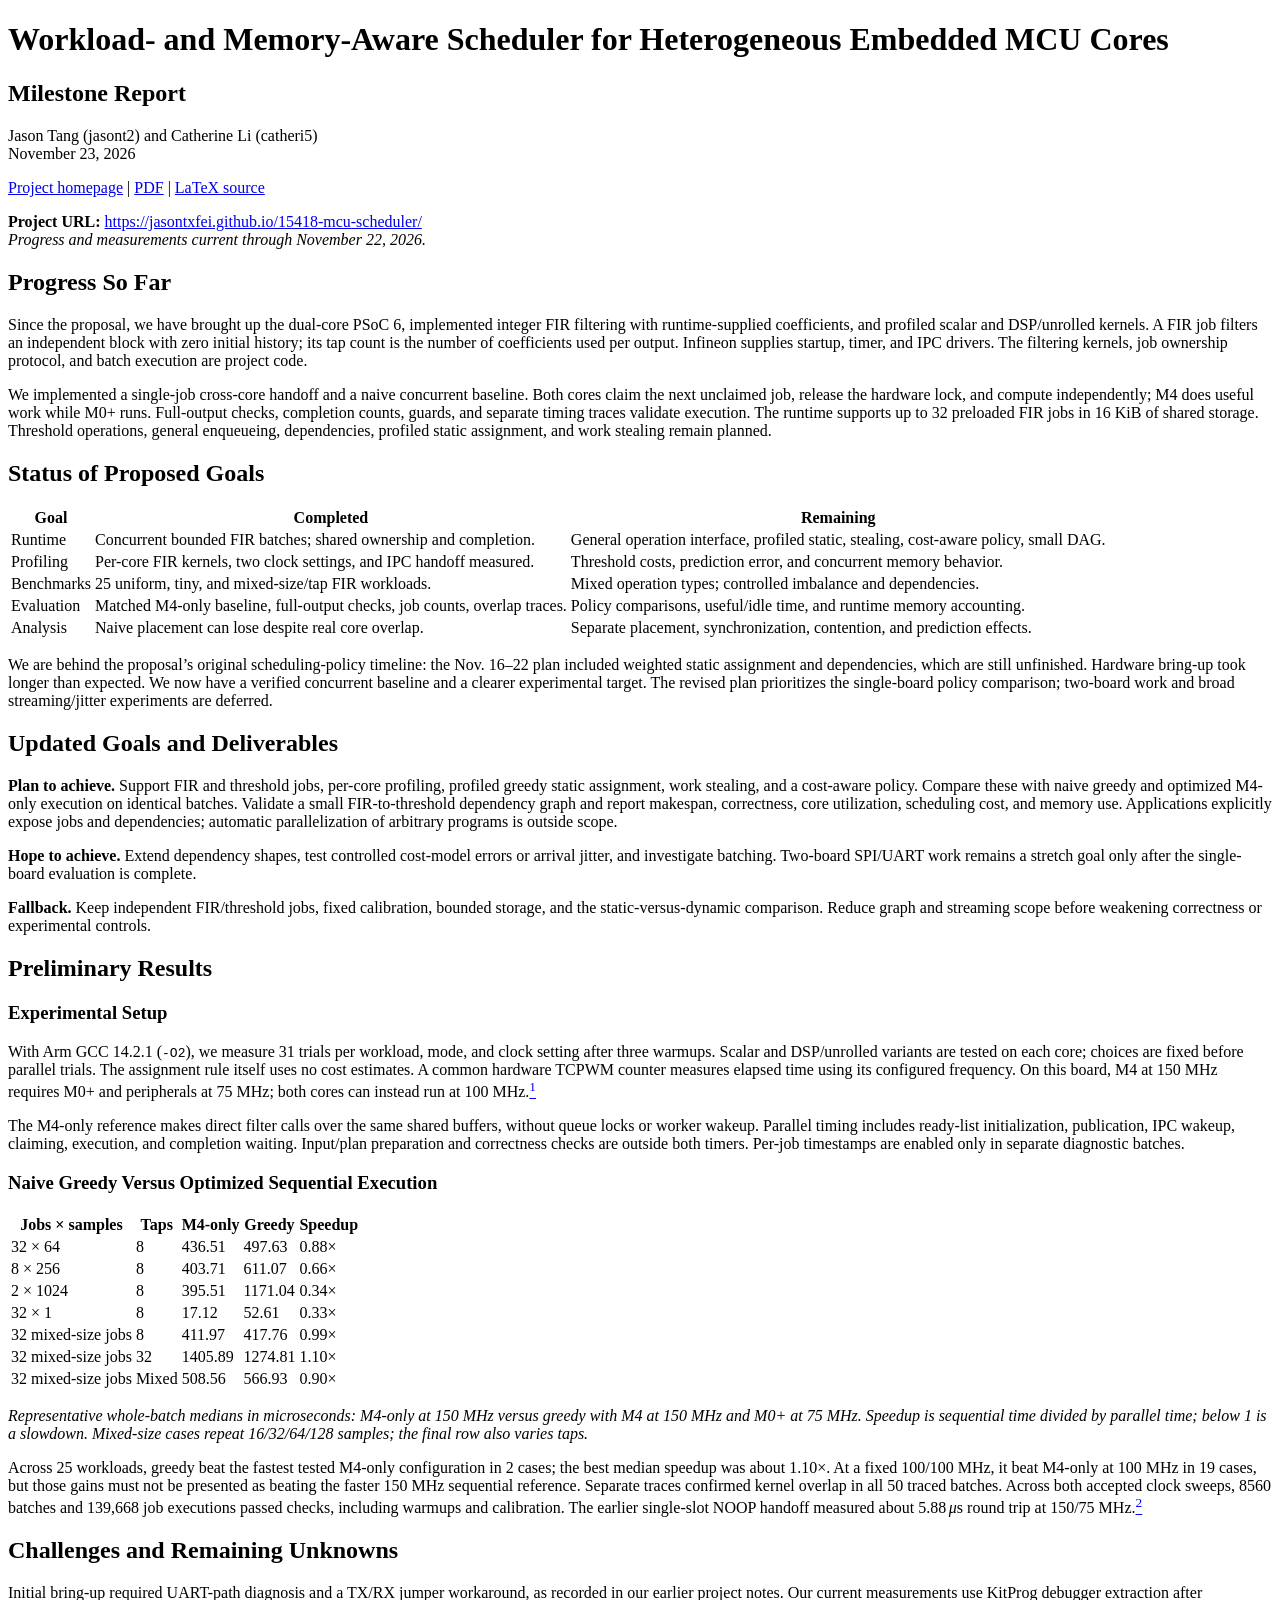
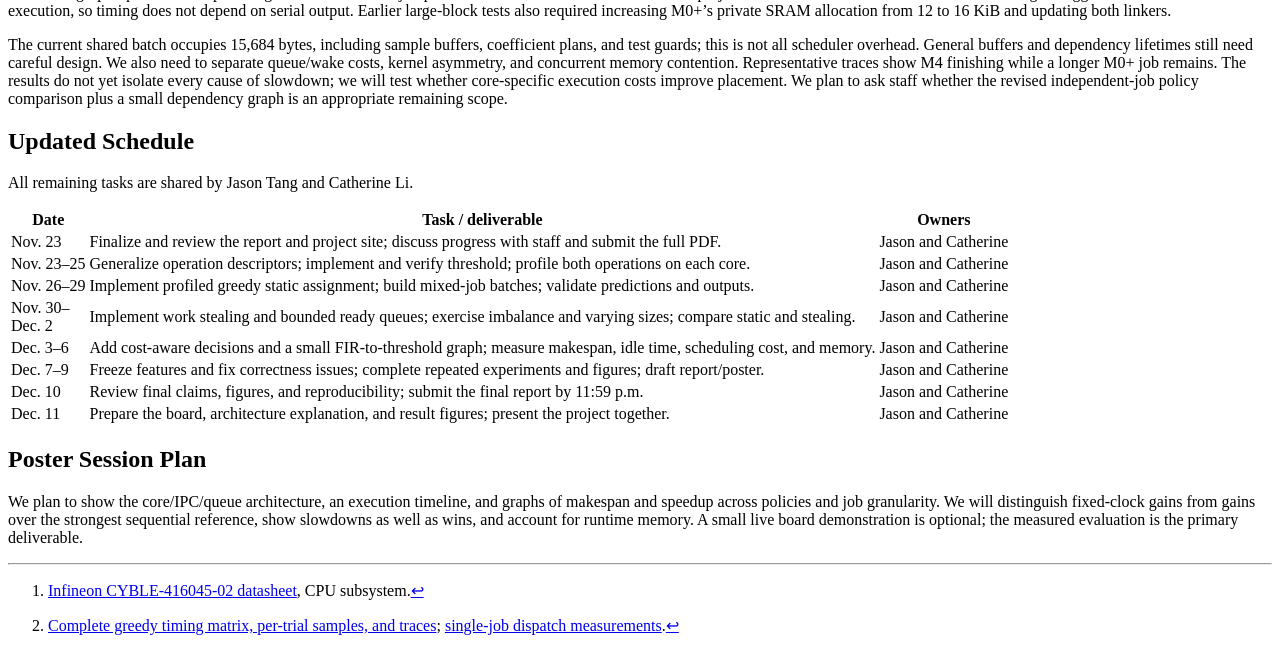
==== docs/milestone.html @ 793e1e65 "Update milestone report with greedy results and shared schedule" ====
<!doctype html>
<html lang="en">
<head>
  <meta charset="utf-8">
  <meta name="viewport" content="width=device-width, initial-scale=1">
  <title>Milestone Report: Heterogeneous Embedded MCU Scheduler</title>
</head>
<body>
  <h1>Workload- and Memory-Aware Scheduler for Heterogeneous Embedded MCU Cores</h1>
  <h2>Milestone Report</h2>
  <p>Jason Tang (jasont2) and Catherine Li (catheri5)<br>November 23, 2026</p>
  <p><a href="index.html">Project homepage</a> | <a href="milestone.pdf">PDF</a> | <a href="milestone.tex">LaTeX source</a></p>
<p><strong>Project URL:</strong> <a
href="https://jasontxfei.github.io/15418-mcu-scheduler/"
class="uri">https://jasontxfei.github.io/15418-mcu-scheduler/</a><br />
<em>Progress and measurements current through November 22,
2026.</em></p>
<h2 id="progress-so-far">Progress So Far</h2>
<p>Since the proposal, we have brought up the dual-core PSoC 6,
implemented integer FIR filtering with runtime-supplied coefficients,
and profiled scalar and DSP/unrolled kernels. A FIR job filters an
independent block with zero initial history; its tap count is the number
of coefficients used per output. Infineon supplies startup, timer, and
IPC drivers. The filtering kernels, job ownership protocol, and batch
execution are project code.</p>
<p>We implemented a single-job cross-core handoff and a naive concurrent
baseline. Both cores claim the next unclaimed job, release the hardware
lock, and compute independently; M4 does useful work while M0+ runs.
Full-output checks, completion counts, guards, and separate timing
traces validate execution. The runtime supports up to 32 preloaded FIR
jobs in 16 KiB of shared storage. Threshold operations, general
enqueueing, dependencies, profiled static assignment, and work stealing
remain planned.</p>
<h2 id="status-of-proposed-goals">Status of Proposed Goals</h2>
<div class="center">
<table>
<thead>
<tr>
<th><strong>Goal</strong></th>
<th><strong>Completed</strong></th>
<th><strong>Remaining</strong></th>
</tr>
</thead>
<tbody>
<tr>
<td>Runtime</td>
<td>Concurrent bounded FIR batches; shared
ownership and completion.</td>
<td>General operation interface, profiled
static, stealing, cost-aware policy, small DAG.</td>
</tr>
<tr>
<td>Profiling</td>
<td>Per-core FIR kernels, two clock settings,
and IPC handoff measured.</td>
<td>Threshold costs, prediction error, and
concurrent memory behavior.</td>
</tr>
<tr>
<td>Benchmarks</td>
<td>25 uniform, tiny, and mixed-size/tap FIR
workloads.</td>
<td>Mixed operation types; controlled
imbalance and dependencies.</td>
</tr>
<tr>
<td>Evaluation</td>
<td>Matched M4-only baseline, full-output
checks, job counts, overlap traces.</td>
<td>Policy comparisons, useful/idle time, and
runtime memory accounting.</td>
</tr>
<tr>
<td>Analysis</td>
<td>Naive placement can lose despite real core
overlap.</td>
<td>Separate placement, synchronization,
contention, and prediction effects.</td>
</tr>
</tbody>
</table>
</div>
<p>We are behind the proposal’s original scheduling-policy timeline: the
Nov. 16–22 plan included weighted static assignment and dependencies,
which are still unfinished. Hardware bring-up took longer than expected.
We now have a verified concurrent baseline and a clearer experimental
target. The revised plan prioritizes the single-board policy comparison;
two-board work and broad streaming/jitter experiments are deferred.</p>
<h2 id="updated-goals-and-deliverables">Updated Goals and
Deliverables</h2>
<p><strong>Plan to achieve.</strong> Support FIR and threshold jobs,
per-core profiling, profiled greedy static assignment, work stealing,
and a cost-aware policy. Compare these with naive greedy and optimized
M4-only execution on identical batches. Validate a small
FIR-to-threshold dependency graph and report makespan, correctness, core
utilization, scheduling cost, and memory use. Applications explicitly
expose jobs and dependencies; automatic parallelization of arbitrary
programs is outside scope.</p>
<p><strong>Hope to achieve.</strong> Extend dependency shapes, test
controlled cost-model errors or arrival jitter, and investigate
batching. Two-board SPI/UART work remains a stretch goal only after the
single-board evaluation is complete.</p>
<p><strong>Fallback.</strong> Keep independent FIR/threshold jobs, fixed
calibration, bounded storage, and the static-versus-dynamic comparison.
Reduce graph and streaming scope before weakening correctness or
experimental controls.</p>
<h2 id="preliminary-results">Preliminary Results</h2>
<h3 id="experimental-setup">Experimental Setup</h3>
<p>With Arm GCC 14.2.1 (<code>-O2</code>), we measure 31 trials per
workload, mode, and clock setting after three warmups. Scalar and
DSP/unrolled variants are tested on each core; choices are fixed before
parallel trials. The assignment rule itself uses no cost estimates. A
common hardware TCPWM counter measures elapsed time using its configured
frequency. On this board, M4 at 150 MHz requires M0+ and peripherals at
75 MHz; both cores can instead run at 100 MHz.<a href="#fn1"
class="footnote-ref" id="fnref1" role="doc-noteref"><sup>1</sup></a></p>
<p>The M4-only reference makes direct filter calls over the same shared
buffers, without queue locks or worker wakeup. Parallel timing includes
ready-list initialization, publication, IPC wakeup, claiming, execution,
and completion waiting. Input/plan preparation and correctness checks
are outside both timers. Per-job timestamps are enabled only in separate
diagnostic batches.</p>
<h3 id="naive-greedy-versus-optimized-sequential-execution">Naive Greedy
Versus Optimized Sequential Execution</h3>
<div class="center">
<table>
<thead>
<tr>
<th><strong>Jobs <span
class="math inline">×</span> samples</strong></th>
<th><strong>Taps</strong></th>
<th><strong>M4-only</strong></th>
<th><strong>Greedy</strong></th>
<th><strong>Speedup</strong></th>
</tr>
</thead>
<tbody>
<tr>
<td><span
class="math inline">32 × 64</span></td>
<td>8</td>
<td>436.51</td>
<td>497.63</td>
<td><span
class="math inline">0.88×</span></td>
</tr>
<tr>
<td><span
class="math inline">8 × 256</span></td>
<td>8</td>
<td>403.71</td>
<td>611.07</td>
<td><span
class="math inline">0.66×</span></td>
</tr>
<tr>
<td><span
class="math inline">2 × 1024</span></td>
<td>8</td>
<td>395.51</td>
<td>1171.04</td>
<td><span
class="math inline">0.34×</span></td>
</tr>
<tr>
<td><span
class="math inline">32 × 1</span></td>
<td>8</td>
<td>17.12</td>
<td>52.61</td>
<td><span
class="math inline">0.33×</span></td>
</tr>
<tr>
<td>32 mixed-size jobs</td>
<td>8</td>
<td>411.97</td>
<td>417.76</td>
<td><span
class="math inline">0.99×</span></td>
</tr>
<tr>
<td>32 mixed-size jobs</td>
<td>32</td>
<td>1405.89</td>
<td>1274.81</td>
<td><span
class="math inline">1.10×</span></td>
</tr>
<tr>
<td>32 mixed-size jobs</td>
<td>Mixed</td>
<td>508.56</td>
<td>566.93</td>
<td><span
class="math inline">0.90×</span></td>
</tr>
</tbody>
</table>
</div>
<p><span><em>Representative whole-batch medians in microseconds: M4-only
at 150 MHz versus greedy with M4 at 150 MHz and M0+ at 75 MHz. Speedup
is sequential time divided by parallel time; below 1 is a slowdown.
Mixed-size cases repeat 16/32/64/128 samples; the final row also varies
taps.</em></span></p>
<p>Across 25 workloads, greedy beat the fastest tested M4-only
configuration in 2 cases; the best median speedup was about <span
class="math inline">1.10×</span>. At a fixed 100/100 MHz, it beat
M4-only at 100 MHz in 19 cases, but those gains must not be presented as
beating the faster 150 MHz sequential reference. Separate traces
confirmed kernel overlap in all 50 traced batches. Across both accepted
clock sweeps, 8560 batches and 139,668 job executions passed checks,
including warmups and calibration. The earlier single-slot NOOP handoff
measured about 5.88 <span class="math inline"><em>μ</em></span>s round
trip at 150/75 MHz.<a href="#fn2" class="footnote-ref" id="fnref2"
role="doc-noteref"><sup>2</sup></a></p>
<h2 id="challenges-and-remaining-unknowns">Challenges and Remaining
Unknowns</h2>
<p>Initial bring-up required UART-path diagnosis and a TX/RX jumper
workaround, as recorded in our earlier project notes. Our current
measurements use KitProg debugger extraction after execution, so timing
does not depend on serial output. Earlier large-block tests also
required increasing M0+’s private SRAM allocation from 12 to 16 KiB and
updating both linkers.</p>
<p>The current shared batch occupies 15,684 bytes, including sample
buffers, coefficient plans, and test guards; this is not all scheduler
overhead. General buffers and dependency lifetimes still need careful
design. We also need to separate queue/wake costs, kernel asymmetry, and
concurrent memory contention. Representative traces show M4 finishing
while a longer M0+ job remains. The results do not yet isolate every
cause of slowdown; we will test whether core-specific execution costs
improve placement. We plan to ask staff whether the revised
independent-job policy comparison plus a small dependency graph is an
appropriate remaining scope.</p>
<h2 id="updated-schedule">Updated Schedule</h2>
<p>All remaining tasks are shared by Jason Tang and Catherine Li.</p>
<div class="center">
<table>
<thead>
<tr>
<th><strong>Date</strong></th>
<th><strong>Task / deliverable</strong></th>
<th><strong>Owners</strong></th>
</tr>
</thead>
<tbody>
<tr>
<td>Nov. 23</td>
<td>Finalize and review the report and project
site; discuss progress with staff and submit the full PDF.</td>
<td>Jason and Catherine</td>
</tr>
<tr>
<td>Nov. 23–25</td>
<td>Generalize operation descriptors;
implement and verify threshold; profile both operations on each
core.</td>
<td>Jason and Catherine</td>
</tr>
<tr>
<td>Nov. 26–29</td>
<td>Implement profiled greedy static
assignment; build mixed-job batches; validate predictions and
outputs.</td>
<td>Jason and Catherine</td>
</tr>
<tr>
<td>Nov. 30–<br />
Dec. 2</td>
<td>Implement work stealing and bounded ready
queues; exercise imbalance and varying sizes; compare static and
stealing.</td>
<td>Jason and Catherine</td>
</tr>
<tr>
<td>Dec. 3–6</td>
<td>Add cost-aware decisions and a small
FIR-to-threshold graph; measure makespan, idle time, scheduling cost,
and memory.</td>
<td>Jason and Catherine</td>
</tr>
<tr>
<td>Dec. 7–9</td>
<td>Freeze features and fix correctness
issues; complete repeated experiments and figures; draft
report/poster.</td>
<td>Jason and Catherine</td>
</tr>
<tr>
<td>Dec. 10</td>
<td>Review final claims, figures, and
reproducibility; submit the final report by 11:59 p.m.</td>
<td>Jason and Catherine</td>
</tr>
<tr>
<td>Dec. 11</td>
<td>Prepare the board, architecture
explanation, and result figures; present the project together.</td>
<td>Jason and Catherine</td>
</tr>
</tbody>
</table>
</div>
<h2 id="poster-session-plan">Poster Session Plan</h2>
<p>We plan to show the core/IPC/queue architecture, an execution
timeline, and graphs of makespan and speedup across policies and job
granularity. We will distinguish fixed-clock gains from gains over the
strongest sequential reference, show slowdowns as well as wins, and
account for runtime memory. A small live board demonstration is
optional; the measured evaluation is the primary deliverable.</p>
<section id="footnotes" class="footnotes footnotes-end-of-document"
role="doc-endnotes">
<hr />
<ol>
<li id="fn1"><p><a
href="https://www.infineon.com/assets/row/public/documents/30/49/infineon-cyble-416045-02-datasheet-en.pdf">Infineon
CYBLE-416045-02 datasheet</a>, CPU subsystem.<a href="#fnref1"
class="footnote-back" role="doc-backlink">↩︎</a></p></li>
<li id="fn2"><p><a
href="https://github.com/jasontxfei/15418-mcu-scheduler/blob/jason/greedy-baseline/scheduler/benchmarks/greedy-results.json">Complete
greedy timing matrix, per-trial samples, and traces</a>; <a
href="https://github.com/jasontxfei/15418-mcu-scheduler/blob/jason/greedy-baseline/scheduler/benchmarks/dispatch-results.json">single-job
dispatch measurements</a>.<a href="#fnref2" class="footnote-back"
role="doc-backlink">↩︎</a></p></li>
</ol>
</section>

</body>
</html>
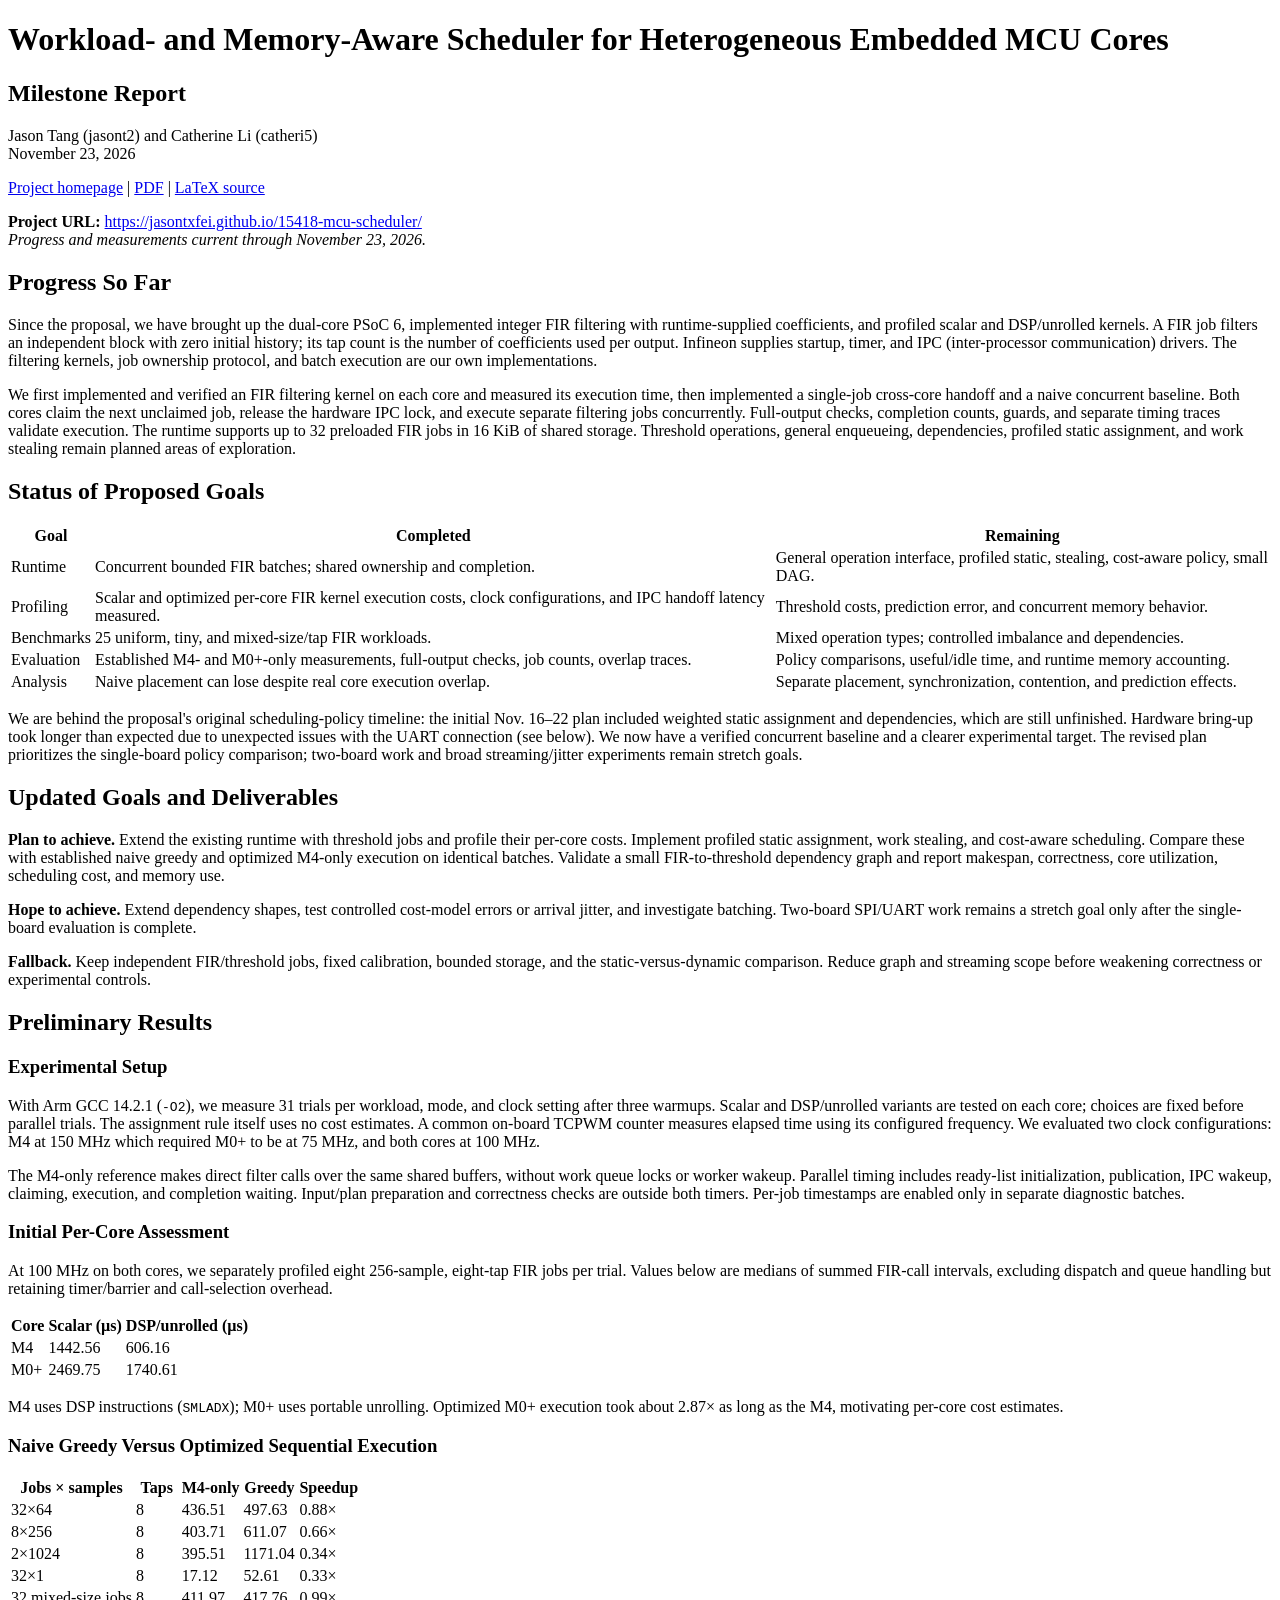
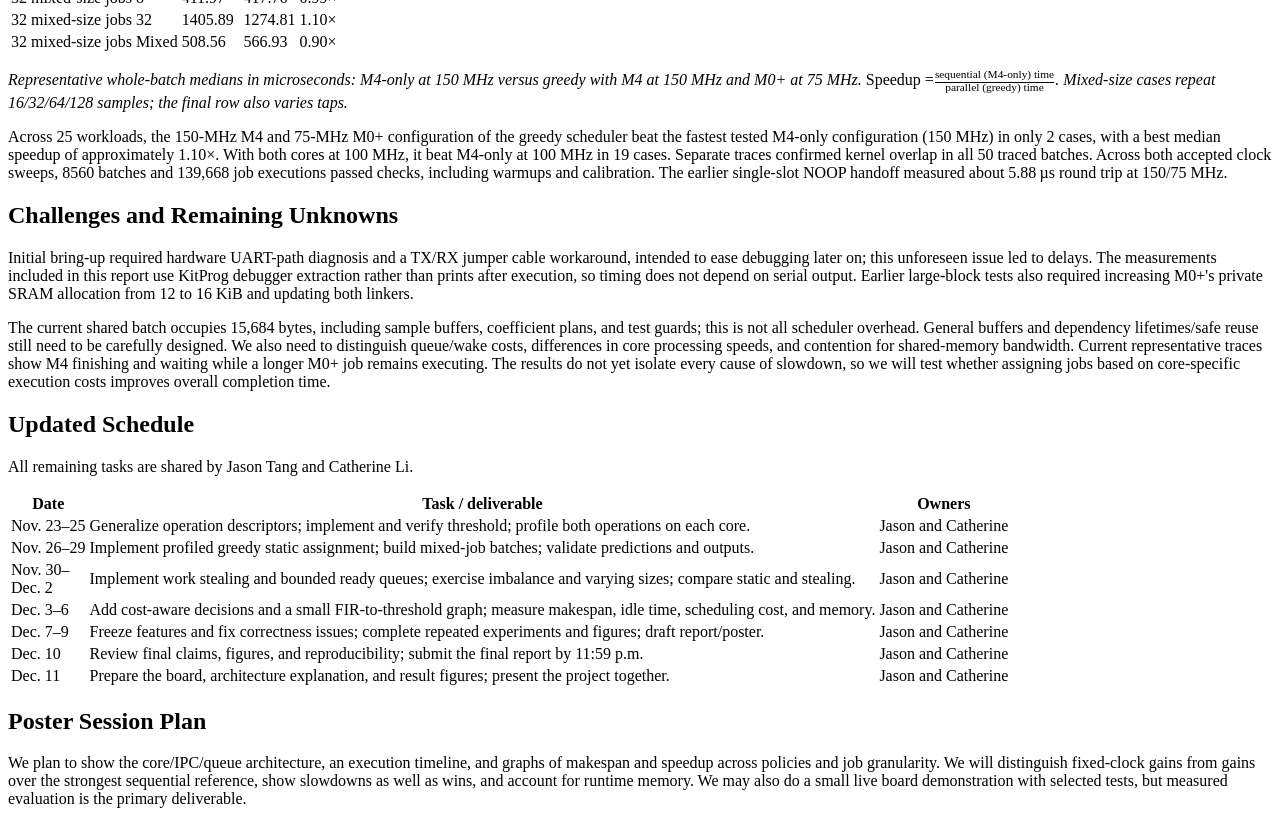
==== commit 3ae4c99a: "m0+ only execution measurements without scheduling overhead, some milestone report revisions and add" ====
--- a/docs/milestone.html
+++ b/docs/milestone.html
@@ -6,324 +6,85 @@
   <title>Milestone Report: Heterogeneous Embedded MCU Scheduler</title>
 </head>
 <body>
-  <h1>Workload- and Memory-Aware Scheduler for Heterogeneous Embedded MCU Cores</h1>
-  <h2>Milestone Report</h2>
-  <p>Jason Tang (jasont2) and Catherine Li (catheri5)<br>November 23, 2026</p>
-  <p><a href="index.html">Project homepage</a> | <a href="milestone.pdf">PDF</a> | <a href="milestone.tex">LaTeX source</a></p>
-<p><strong>Project URL:</strong> <a
-href="https://jasontxfei.github.io/15418-mcu-scheduler/"
-class="uri">https://jasontxfei.github.io/15418-mcu-scheduler/</a><br />
-<em>Progress and measurements current through November 22,
-2026.</em></p>
+<h1>Workload- and Memory-Aware Scheduler for Heterogeneous Embedded MCU Cores</h1>
+<h2>Milestone Report</h2>
+<p>Jason Tang (jasont2) and Catherine Li (catheri5)<br>November 23, 2026</p>
+<p><a href="index.html">Project homepage</a> | <a href="milestone.pdf">PDF</a> | <a href="milestone.tex">LaTeX source</a></p>
+<p><strong>Project URL:</strong> <a href="https://jasontxfei.github.io/15418-mcu-scheduler/">https://jasontxfei.github.io/15418-mcu-scheduler/</a><br> <em>Progress and measurements current through November 23, 2026.</em></p>
 <h2 id="progress-so-far">Progress So Far</h2>
-<p>Since the proposal, we have brought up the dual-core PSoC 6,
-implemented integer FIR filtering with runtime-supplied coefficients,
-and profiled scalar and DSP/unrolled kernels. A FIR job filters an
-independent block with zero initial history; its tap count is the number
-of coefficients used per output. Infineon supplies startup, timer, and
-IPC drivers. The filtering kernels, job ownership protocol, and batch
-execution are project code.</p>
-<p>We implemented a single-job cross-core handoff and a naive concurrent
-baseline. Both cores claim the next unclaimed job, release the hardware
-lock, and compute independently; M4 does useful work while M0+ runs.
-Full-output checks, completion counts, guards, and separate timing
-traces validate execution. The runtime supports up to 32 preloaded FIR
-jobs in 16 KiB of shared storage. Threshold operations, general
-enqueueing, dependencies, profiled static assignment, and work stealing
-remain planned.</p>
+<p>Since the proposal, we have brought up the dual-core PSoC 6, implemented integer FIR filtering with runtime-supplied coefficients, and profiled scalar and DSP/unrolled kernels. A FIR job filters an independent block with zero initial history; its tap count is the number of coefficients used per output. Infineon supplies startup, timer, and IPC (inter-processor communication) drivers. The filtering kernels, job ownership protocol, and batch execution are our own implementations.</p>
+<p>We first implemented and verified an FIR filtering kernel on each core and measured its execution time, then implemented a single-job cross-core handoff and a naive concurrent baseline. Both cores claim the next unclaimed job, release the hardware IPC lock, and execute separate filtering jobs concurrently. Full-output checks, completion counts, guards, and separate timing traces validate execution. The runtime supports up to 32 preloaded FIR jobs in 16 KiB of shared storage. Threshold operations, general enqueueing, dependencies, profiled static assignment, and work stealing remain planned areas of exploration.</p>
 <h2 id="status-of-proposed-goals">Status of Proposed Goals</h2>
-<div class="center">
 <table>
 <thead>
-<tr>
-<th><strong>Goal</strong></th>
-<th><strong>Completed</strong></th>
-<th><strong>Remaining</strong></th>
-</tr>
+<tr><th scope="col"><strong>Goal</strong></th><th scope="col"><strong>Completed</strong></th><th scope="col"><strong>Remaining</strong></th></tr>
 </thead>
 <tbody>
-<tr>
-<td>Runtime</td>
-<td>Concurrent bounded FIR batches; shared
-ownership and completion.</td>
-<td>General operation interface, profiled
-static, stealing, cost-aware policy, small DAG.</td>
-</tr>
-<tr>
-<td>Profiling</td>
-<td>Per-core FIR kernels, two clock settings,
-and IPC handoff measured.</td>
-<td>Threshold costs, prediction error, and
-concurrent memory behavior.</td>
-</tr>
-<tr>
-<td>Benchmarks</td>
-<td>25 uniform, tiny, and mixed-size/tap FIR
-workloads.</td>
-<td>Mixed operation types; controlled
-imbalance and dependencies.</td>
-</tr>
-<tr>
-<td>Evaluation</td>
-<td>Matched M4-only baseline, full-output
-checks, job counts, overlap traces.</td>
-<td>Policy comparisons, useful/idle time, and
-runtime memory accounting.</td>
-</tr>
-<tr>
-<td>Analysis</td>
-<td>Naive placement can lose despite real core
-overlap.</td>
-<td>Separate placement, synchronization,
-contention, and prediction effects.</td>
-</tr>
+<tr><td>Runtime</td><td>Concurrent bounded FIR batches; shared ownership and completion.</td><td>General operation interface, profiled static, stealing, cost-aware policy, small DAG.</td></tr>
+<tr><td>Profiling</td><td>Scalar and optimized per-core FIR kernel execution costs, clock configurations, and IPC handoff latency measured.</td><td>Threshold costs, prediction error, and concurrent memory behavior.</td></tr>
+<tr><td>Benchmarks</td><td>25 uniform, tiny, and mixed-size/tap FIR workloads.</td><td>Mixed operation types; controlled imbalance and dependencies.</td></tr>
+<tr><td>Evaluation</td><td>Established M4- and M0+-only measurements, full-output checks, job counts, overlap traces.</td><td>Policy comparisons, useful/idle time, and runtime memory accounting.</td></tr>
+<tr><td>Analysis</td><td>Naive placement can lose despite real core execution overlap.</td><td>Separate placement, synchronization, contention, and prediction effects.</td></tr>
 </tbody>
 </table>
-</div>
-<p>We are behind the proposal’s original scheduling-policy timeline: the
-Nov. 16–22 plan included weighted static assignment and dependencies,
-which are still unfinished. Hardware bring-up took longer than expected.
-We now have a verified concurrent baseline and a clearer experimental
-target. The revised plan prioritizes the single-board policy comparison;
-two-board work and broad streaming/jitter experiments are deferred.</p>
-<h2 id="updated-goals-and-deliverables">Updated Goals and
-Deliverables</h2>
-<p><strong>Plan to achieve.</strong> Support FIR and threshold jobs,
-per-core profiling, profiled greedy static assignment, work stealing,
-and a cost-aware policy. Compare these with naive greedy and optimized
-M4-only execution on identical batches. Validate a small
-FIR-to-threshold dependency graph and report makespan, correctness, core
-utilization, scheduling cost, and memory use. Applications explicitly
-expose jobs and dependencies; automatic parallelization of arbitrary
-programs is outside scope.</p>
-<p><strong>Hope to achieve.</strong> Extend dependency shapes, test
-controlled cost-model errors or arrival jitter, and investigate
-batching. Two-board SPI/UART work remains a stretch goal only after the
-single-board evaluation is complete.</p>
-<p><strong>Fallback.</strong> Keep independent FIR/threshold jobs, fixed
-calibration, bounded storage, and the static-versus-dynamic comparison.
-Reduce graph and streaming scope before weakening correctness or
-experimental controls.</p>
+<p>We are behind the proposal&#x27;s original scheduling-policy timeline: the initial Nov. 16–22 plan included weighted static assignment and dependencies, which are still unfinished. Hardware bring-up took longer than expected due to unexpected issues with the UART connection (see below). We now have a verified concurrent baseline and a clearer experimental target. The revised plan prioritizes the single-board policy comparison; two-board work and broad streaming/jitter experiments remain stretch goals.</p>
+<h2 id="updated-goals-and-deliverables">Updated Goals and Deliverables</h2>
+<p><strong>Plan to achieve.</strong> Extend the existing runtime with threshold jobs and profile their per-core costs. Implement profiled static assignment, work stealing, and cost-aware scheduling. Compare these with established naive greedy and optimized M4-only execution on identical batches. Validate a small FIR-to-threshold dependency graph and report makespan, correctness, core utilization, scheduling cost, and memory use.</p>
+<p><strong>Hope to achieve.</strong> Extend dependency shapes, test controlled cost-model errors or arrival jitter, and investigate batching. Two-board SPI/UART work remains a stretch goal only after the single-board evaluation is complete.</p>
+<p><strong>Fallback.</strong> Keep independent FIR/threshold jobs, fixed calibration, bounded storage, and the static-versus-dynamic comparison. Reduce graph and streaming scope before weakening correctness or experimental controls.</p>
 <h2 id="preliminary-results">Preliminary Results</h2>
 <h3 id="experimental-setup">Experimental Setup</h3>
-<p>With Arm GCC 14.2.1 (<code>-O2</code>), we measure 31 trials per
-workload, mode, and clock setting after three warmups. Scalar and
-DSP/unrolled variants are tested on each core; choices are fixed before
-parallel trials. The assignment rule itself uses no cost estimates. A
-common hardware TCPWM counter measures elapsed time using its configured
-frequency. On this board, M4 at 150 MHz requires M0+ and peripherals at
-75 MHz; both cores can instead run at 100 MHz.<a href="#fn1"
-class="footnote-ref" id="fnref1" role="doc-noteref"><sup>1</sup></a></p>
-<p>The M4-only reference makes direct filter calls over the same shared
-buffers, without queue locks or worker wakeup. Parallel timing includes
-ready-list initialization, publication, IPC wakeup, claiming, execution,
-and completion waiting. Input/plan preparation and correctness checks
-are outside both timers. Per-job timestamps are enabled only in separate
-diagnostic batches.</p>
-<h3 id="naive-greedy-versus-optimized-sequential-execution">Naive Greedy
-Versus Optimized Sequential Execution</h3>
-<div class="center">
+<p>With Arm GCC 14.2.1 (<code>-O2</code>), we measure 31 trials per workload, mode, and clock setting after three warmups. Scalar and DSP/unrolled variants are tested on each core; choices are fixed before parallel trials. The assignment rule itself uses no cost estimates. A common on-board TCPWM counter measures elapsed time using its configured frequency. We evaluated two clock configurations: M4 at 150 MHz which required M0+ to be at 75 MHz, and both cores at 100 MHz.</p>
+<p>The M4-only reference makes direct filter calls over the same shared buffers, without work queue locks or worker wakeup. Parallel timing includes ready-list initialization, publication, IPC wakeup, claiming, execution, and completion waiting. Input/plan preparation and correctness checks are outside both timers. Per-job timestamps are enabled only in separate diagnostic batches.</p>
+<h3 id="initial-per-core-assessment">Initial Per-Core Assessment</h3>
+<p>At 100 MHz on both cores, we separately profiled eight 256-sample, eight-tap FIR jobs per trial. Values below are medians of summed FIR-call intervals, excluding dispatch and queue handling but retaining timer/barrier and call-selection overhead.</p>
 <table>
 <thead>
-<tr>
-<th><strong>Jobs <span
-class="math inline">×</span> samples</strong></th>
-<th><strong>Taps</strong></th>
-<th><strong>M4-only</strong></th>
-<th><strong>Greedy</strong></th>
-<th><strong>Speedup</strong></th>
-</tr>
+<tr><th scope="col"><strong>Core</strong></th><th scope="col"><strong>Scalar (<span class="math inline">µ</span>s)</strong></th><th scope="col"><strong>DSP/unrolled (<span class="math inline">µ</span>s)</strong></th></tr>
 </thead>
 <tbody>
-<tr>
-<td><span
-class="math inline">32 × 64</span></td>
-<td>8</td>
-<td>436.51</td>
-<td>497.63</td>
-<td><span
-class="math inline">0.88×</span></td>
-</tr>
-<tr>
-<td><span
-class="math inline">8 × 256</span></td>
-<td>8</td>
-<td>403.71</td>
-<td>611.07</td>
-<td><span
-class="math inline">0.66×</span></td>
-</tr>
-<tr>
-<td><span
-class="math inline">2 × 1024</span></td>
-<td>8</td>
-<td>395.51</td>
-<td>1171.04</td>
-<td><span
-class="math inline">0.34×</span></td>
-</tr>
-<tr>
-<td><span
-class="math inline">32 × 1</span></td>
-<td>8</td>
-<td>17.12</td>
-<td>52.61</td>
-<td><span
-class="math inline">0.33×</span></td>
-</tr>
-<tr>
-<td>32 mixed-size jobs</td>
-<td>8</td>
-<td>411.97</td>
-<td>417.76</td>
-<td><span
-class="math inline">0.99×</span></td>
-</tr>
-<tr>
-<td>32 mixed-size jobs</td>
-<td>32</td>
-<td>1405.89</td>
-<td>1274.81</td>
-<td><span
-class="math inline">1.10×</span></td>
-</tr>
-<tr>
-<td>32 mixed-size jobs</td>
-<td>Mixed</td>
-<td>508.56</td>
-<td>566.93</td>
-<td><span
-class="math inline">0.90×</span></td>
-</tr>
+<tr><td>M4</td><td>1442.56</td><td>606.16</td></tr>
+<tr><td>M0+</td><td>2469.75</td><td>1740.61</td></tr>
 </tbody>
 </table>
-</div>
-<p><span><em>Representative whole-batch medians in microseconds: M4-only
-at 150 MHz versus greedy with M4 at 150 MHz and M0+ at 75 MHz. Speedup
-is sequential time divided by parallel time; below 1 is a slowdown.
-Mixed-size cases repeat 16/32/64/128 samples; the final row also varies
-taps.</em></span></p>
-<p>Across 25 workloads, greedy beat the fastest tested M4-only
-configuration in 2 cases; the best median speedup was about <span
-class="math inline">1.10×</span>. At a fixed 100/100 MHz, it beat
-M4-only at 100 MHz in 19 cases, but those gains must not be presented as
-beating the faster 150 MHz sequential reference. Separate traces
-confirmed kernel overlap in all 50 traced batches. Across both accepted
-clock sweeps, 8560 batches and 139,668 job executions passed checks,
-including warmups and calibration. The earlier single-slot NOOP handoff
-measured about 5.88 <span class="math inline"><em>μ</em></span>s round
-trip at 150/75 MHz.<a href="#fn2" class="footnote-ref" id="fnref2"
-role="doc-noteref"><sup>2</sup></a></p>
-<h2 id="challenges-and-remaining-unknowns">Challenges and Remaining
-Unknowns</h2>
-<p>Initial bring-up required UART-path diagnosis and a TX/RX jumper
-workaround, as recorded in our earlier project notes. Our current
-measurements use KitProg debugger extraction after execution, so timing
-does not depend on serial output. Earlier large-block tests also
-required increasing M0+’s private SRAM allocation from 12 to 16 KiB and
-updating both linkers.</p>
-<p>The current shared batch occupies 15,684 bytes, including sample
-buffers, coefficient plans, and test guards; this is not all scheduler
-overhead. General buffers and dependency lifetimes still need careful
-design. We also need to separate queue/wake costs, kernel asymmetry, and
-concurrent memory contention. Representative traces show M4 finishing
-while a longer M0+ job remains. The results do not yet isolate every
-cause of slowdown; we will test whether core-specific execution costs
-improve placement. We plan to ask staff whether the revised
-independent-job policy comparison plus a small dependency graph is an
-appropriate remaining scope.</p>
+<p>M4 uses DSP instructions (<code>SMLADX</code>); M0+ uses portable unrolling. Optimized M0+ execution took about <span class="math inline">2.87×</span> as long as the M4, motivating per-core cost estimates.</p>
+<h3 id="naive-greedy-versus-optimized-sequential-execution">Naive Greedy Versus Optimized Sequential Execution</h3>
+<table>
+<thead>
+<tr><th scope="col"><strong>Jobs <span class="math inline">×</span> samples</strong></th><th scope="col"><strong>Taps</strong></th><th scope="col"><strong>M4-only</strong></th><th scope="col"><strong>Greedy</strong></th><th scope="col"><strong>Speedup</strong></th></tr>
+</thead>
+<tbody>
+<tr><td><span class="math inline">32×64</span></td><td>8</td><td>436.51</td><td>497.63</td><td><span class="math inline">0.88×</span></td></tr>
+<tr><td><span class="math inline">8×256</span></td><td>8</td><td>403.71</td><td>611.07</td><td><span class="math inline">0.66×</span></td></tr>
+<tr><td><span class="math inline">2×1024</span></td><td>8</td><td>395.51</td><td>1171.04</td><td><span class="math inline">0.34×</span></td></tr>
+<tr><td><span class="math inline">32×1</span></td><td>8</td><td>17.12</td><td>52.61</td><td><span class="math inline">0.33×</span></td></tr>
+<tr><td>32 mixed-size jobs</td><td>8</td><td>411.97</td><td>417.76</td><td><span class="math inline">0.99×</span></td></tr>
+<tr><td>32 mixed-size jobs</td><td>32</td><td>1405.89</td><td>1274.81</td><td><span class="math inline">1.10×</span></td></tr>
+<tr><td>32 mixed-size jobs</td><td>Mixed</td><td>508.56</td><td>566.93</td><td><span class="math inline">0.90×</span></td></tr>
+</tbody>
+</table>
+<p><em>Representative whole-batch medians in microseconds: M4-only at 150 MHz versus greedy with M4 at 150 MHz and M0+ at 75 MHz. <math xmlns="http://www.w3.org/1998/Math/MathML"><mrow><mtext>Speedup =</mtext><mfrac><mtext>sequential (M4-only) time</mtext><mtext>parallel (greedy) time</mtext></mfrac></mrow></math>. Mixed-size cases repeat 16/32/64/128 samples; the final row also varies taps.</em></p>
+<p>Across 25 workloads, the 150-MHz M4 and 75-MHz M0+ configuration of the greedy scheduler beat the fastest tested M4-only configuration (150 MHz) in only 2 cases, with a best median speedup of approximately <span class="math inline">1.10×</span>. With both cores at 100 MHz, it beat M4-only at 100 MHz in 19 cases. Separate traces confirmed kernel overlap in all 50 traced batches. Across both accepted clock sweeps, 8560 batches and 139,668 job executions passed checks, including warmups and calibration. The earlier single-slot NOOP handoff measured about 5.88&thinsp;<span class="math inline">µ</span>s round trip at 150/75 MHz.</p>
+<h2 id="challenges-and-remaining-unknowns">Challenges and Remaining Unknowns</h2>
+<p>Initial bring-up required hardware UART-path diagnosis and a TX/RX jumper cable workaround, intended to ease debugging later on; this unforeseen issue led to delays. The measurements included in this report use KitProg debugger extraction rather than prints after execution, so timing does not depend on serial output. Earlier large-block tests also required increasing M0+&#x27;s private SRAM allocation from 12 to 16 KiB and updating both linkers.</p>
+<p>The current shared batch occupies 15,684 bytes, including sample buffers, coefficient plans, and test guards; this is not all scheduler overhead. General buffers and dependency lifetimes/safe reuse still need to be carefully designed. We also need to distinguish queue/wake costs, differences in core processing speeds, and contention for shared-memory bandwidth. Current representative traces show M4 finishing and waiting while a longer M0+ job remains executing. The results do not yet isolate every cause of slowdown, so we will test whether assigning jobs based on core-specific execution costs improves overall completion time.</p>
 <h2 id="updated-schedule">Updated Schedule</h2>
 <p>All remaining tasks are shared by Jason Tang and Catherine Li.</p>
-<div class="center">
 <table>
 <thead>
-<tr>
-<th><strong>Date</strong></th>
-<th><strong>Task / deliverable</strong></th>
-<th><strong>Owners</strong></th>
-</tr>
+<tr><th scope="col"><strong>Date</strong></th><th scope="col"><strong>Task / deliverable</strong></th><th scope="col"><strong>Owners</strong></th></tr>
 </thead>
 <tbody>
-<tr>
-<td>Nov. 23</td>
-<td>Finalize and review the report and project
-site; discuss progress with staff and submit the full PDF.</td>
-<td>Jason and Catherine</td>
-</tr>
-<tr>
-<td>Nov. 23–25</td>
-<td>Generalize operation descriptors;
-implement and verify threshold; profile both operations on each
-core.</td>
-<td>Jason and Catherine</td>
-</tr>
-<tr>
-<td>Nov. 26–29</td>
-<td>Implement profiled greedy static
-assignment; build mixed-job batches; validate predictions and
-outputs.</td>
-<td>Jason and Catherine</td>
-</tr>
-<tr>
-<td>Nov. 30–<br />
-Dec. 2</td>
-<td>Implement work stealing and bounded ready
-queues; exercise imbalance and varying sizes; compare static and
-stealing.</td>
-<td>Jason and Catherine</td>
-</tr>
-<tr>
-<td>Dec. 3–6</td>
-<td>Add cost-aware decisions and a small
-FIR-to-threshold graph; measure makespan, idle time, scheduling cost,
-and memory.</td>
-<td>Jason and Catherine</td>
-</tr>
-<tr>
-<td>Dec. 7–9</td>
-<td>Freeze features and fix correctness
-issues; complete repeated experiments and figures; draft
-report/poster.</td>
-<td>Jason and Catherine</td>
-</tr>
-<tr>
-<td>Dec. 10</td>
-<td>Review final claims, figures, and
-reproducibility; submit the final report by 11:59 p.m.</td>
-<td>Jason and Catherine</td>
-</tr>
-<tr>
-<td>Dec. 11</td>
-<td>Prepare the board, architecture
-explanation, and result figures; present the project together.</td>
-<td>Jason and Catherine</td>
-</tr>
+<tr><td>Nov. 23–25</td><td>Generalize operation descriptors; implement and verify threshold; profile both operations on each core.</td><td>Jason and Catherine</td></tr>
+<tr><td>Nov. 26–29</td><td>Implement profiled greedy static assignment; build mixed-job batches; validate predictions and outputs.</td><td>Jason and Catherine</td></tr>
+<tr><td>Nov.&nbsp;30–<br> Dec.&nbsp;2</td><td>Implement work stealing and bounded ready queues; exercise imbalance and varying sizes; compare static and stealing.</td><td>Jason and Catherine</td></tr>
+<tr><td>Dec. 3–6</td><td>Add cost-aware decisions and a small FIR-to-threshold graph; measure makespan, idle time, scheduling cost, and memory.</td><td>Jason and Catherine</td></tr>
+<tr><td>Dec. 7–9</td><td>Freeze features and fix correctness issues; complete repeated experiments and figures; draft report/poster.</td><td>Jason and Catherine</td></tr>
+<tr><td>Dec. 10</td><td>Review final claims, figures, and reproducibility; submit the final report by 11:59 p.m.</td><td>Jason and Catherine</td></tr>
+<tr><td>Dec. 11</td><td>Prepare the board, architecture explanation, and result figures; present the project together.</td><td>Jason and Catherine</td></tr>
 </tbody>
 </table>
-</div>
 <h2 id="poster-session-plan">Poster Session Plan</h2>
-<p>We plan to show the core/IPC/queue architecture, an execution
-timeline, and graphs of makespan and speedup across policies and job
-granularity. We will distinguish fixed-clock gains from gains over the
-strongest sequential reference, show slowdowns as well as wins, and
-account for runtime memory. A small live board demonstration is
-optional; the measured evaluation is the primary deliverable.</p>
-<section id="footnotes" class="footnotes footnotes-end-of-document"
-role="doc-endnotes">
-<hr />
-<ol>
-<li id="fn1"><p><a
-href="https://www.infineon.com/assets/row/public/documents/30/49/infineon-cyble-416045-02-datasheet-en.pdf">Infineon
-CYBLE-416045-02 datasheet</a>, CPU subsystem.<a href="#fnref1"
-class="footnote-back" role="doc-backlink">↩︎</a></p></li>
-<li id="fn2"><p><a
-href="https://github.com/jasontxfei/15418-mcu-scheduler/blob/jason/greedy-baseline/scheduler/benchmarks/greedy-results.json">Complete
-greedy timing matrix, per-trial samples, and traces</a>; <a
-href="https://github.com/jasontxfei/15418-mcu-scheduler/blob/jason/greedy-baseline/scheduler/benchmarks/dispatch-results.json">single-job
-dispatch measurements</a>.<a href="#fnref2" class="footnote-back"
-role="doc-backlink">↩︎</a></p></li>
-</ol>
-</section>
-
+<p>We plan to show the core/IPC/queue architecture, an execution timeline, and graphs of makespan and speedup across policies and job granularity. We will distinguish fixed-clock gains from gains over the strongest sequential reference, show slowdowns as well as wins, and account for runtime memory. We may also do a small live board demonstration with selected tests, but measured evaluation is the primary deliverable.</p>
 </body>
 </html>
